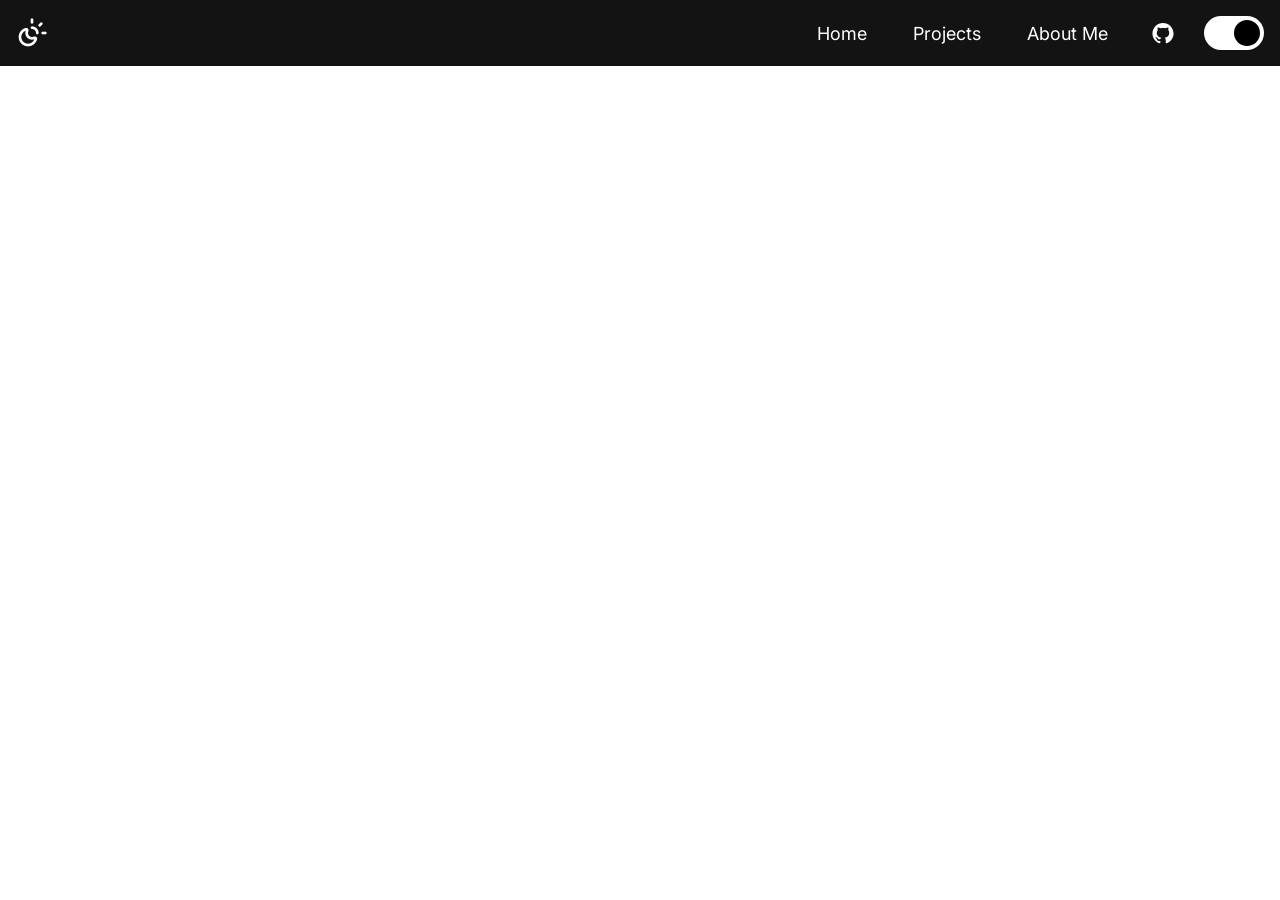
==== about.html @ 74dbea6b "Remove index.html links" ====
<!DOCTYPE html>
<html>

<head>
    <meta charset="UTF-8">
    <meta name="viewport" content="width=device-width, initial-scale=1.0">
    <link rel="icon" href="./images/icons/icon.png" type="image/png">
    <link rel="stylesheet" href="./css/style.css">
    <script src="js/script.js"></script>
    <title>About Me | Justin Chiam</title>
</head>

<body>
    <nav class="navbar">
        <div class="icon">
            <a href="/">
                <img class="icon-img" src="images/icons/icon.png" alt="Sun and moon">
            </a>
        </div>

        <div class="nav-actions">
            <ul class="nav-links">
                <li><a href="/">Home</a></li>
                <li><a href="projects.html">Projects</a></li>
                <li><a href="about.html">About Me</a></li>
            </ul>

            <a class="github-link" href="https://github.com/justin-chiam">
                <img class="github-icon" src="images/mark-github-24.svg" alt="My GitHub profile">
            </a>

            <label class="switch">
                <input type="checkbox" onclick="toggleTheme()" checked>
                <span class="slider round"></span>
            </label>
        </div>
    </nav>

    <main>
        <div class="header-row">
            <h1 class="heading">About Me</h1>
        </div>

    </main>
</body>

</html>
---- css/style.css ----
@import url('https://fonts.googleapis.com/css2?family=Inter:wght@400;500;600;700&display=swap');

* {
    margin: 0;
    padding: 0;
    box-sizing: border-box;
}

:root {
    --bg-color: #000000;
    --text-color: #ffffff;
    --surface-color: #131313;
    --surface-border: #1a1814;
    --link-color: #ffffff;
    --link-hover-bg: #4c9e9e;
    --transition-speed: 0.4s;
    --navbar-height: 64px;
}

body.light-mode {
    --bg-color: #ffffff;
    --text-color: #000000;
    --surface-color: #ededed;
    --surface-border: #e5e7eb;
    --link-color: #000000;
    --link-hover-bg: #d7eeee;
}

.light-mode .icon-img {
    filter: invert();
}

body {
    min-height: 100vh;
    background-image: url("../images/sunrise.jpg");
    background-size: cover;
    background-position: center;
    background-repeat: no-repeat;
    color: var(--text-color);
    font-family: "Inter", Arial, sans-serif;
    font-size: 24px;
    padding-top: var(--navbar-height);
    overflow: hidden;
    transition: background-color var(--transition-speed), color var(--transition-speed);
}

.navbar {
    display: flex;
    align-items: center;
    justify-content: space-between;
    position: fixed;
    top: 0;
    width: 100%;
    padding: 16px;
    background-color: var(--surface-color);
    min-height: var(--navbar-height);
    z-index: 1000;
    transition: background-color var(--transition-speed), border-color var(--transition-speed);
}

.icon-img {
    width: 32px;
    height: 32px;
    display: block;
}

.nav-actions {
    display: flex;
    align-items: center;
    gap: 24px;
}

.nav-links {
    display: flex;
    gap: 1em;
    font-size: 18px;
}

.nav-links li {
    list-style: none;
}

.nav-links a {
    color: var(--link-color);
    text-decoration: none;
    padding: 5px 14px;
    border-radius: 5px;
    transition: background-color var(--transition-speed) ease, color var(--transition-speed);
}

.nav-links a:hover {
    background-color: var(--link-hover-bg);
}

.github-link {
    display: inline-flex;
    align-items: center;
    justify-content: center;
    width: 34px;
    height: 34px;
    border-radius: 6px;
    transition: background-color var(--transition-speed) ease, color var(--transition-speed);
}

.github-link:hover {
    background-color: var(--link-hover-bg);
}

.github-icon {
    width: 22px;
    height: 22px;
    filter: invert();
}

.light-mode .github-icon {
    filter: none;
}

.header-row {
    display: flex;
    position: relative;
    justify-content: center;
    align-items: center;
}

.heading {
  text-align: center;
  margin-top: 250px;
  font-size: 72px;
}

/* Light/dark mode toggle button */
.switch {
    position: relative;
    display: inline-block;
    width: 60px;
    height: 34px;
}

.switch input {
    opacity: 0;
    width: 0;
    height: 0;
}

.slider {
    position: absolute;
    inset: 0;
    cursor: pointer;
    background-color: #000000;
    transition: background-color var(--transition-speed);
}

.slider::before {
    content: "";
    position: absolute;
    left: 4px;
    bottom: 4px;
    width: 26px;
    height:26px;
    background-color: #ffffff;
    transition: transform var(--transition-speed), background-color var(--transition-speed);
}

input:checked + .slider {
    background-color: #ffffff;
}

input:checked + .slider::before {
    transform: translateX(26px);
    background-color: #000000;
}

.slider.round {
  border-radius: 34px;
}

.slider.round:before {
  border-radius: 50%;
}
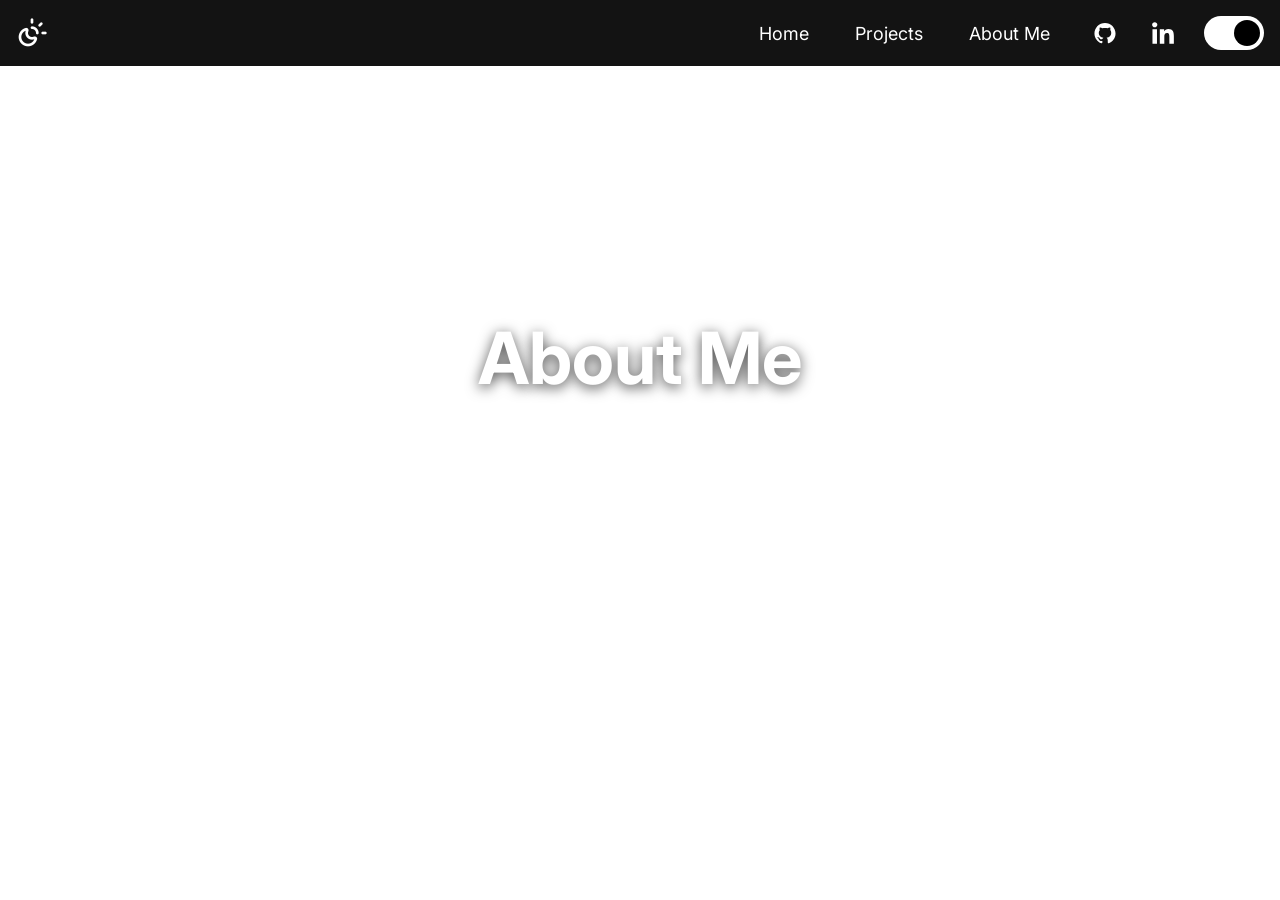
==== commit f38156dc: "Add transitioning text to body and LinkedIn icon to navbar" ====
--- a/about.html
+++ b/about.html
@@ -25,8 +25,12 @@
                 <li><a href="about.html">About Me</a></li>
             </ul>
 
-            <a class="github-link" href="https://github.com/justin-chiam">
-                <img class="github-icon" src="images/mark-github-24.svg" alt="My GitHub profile">
+            <a class="social-link" href="https://github.com/justin-chiam">
+                <img class="social-icon" src="images/mark-github-24.svg" alt="My GitHub profile">
+            </a>
+
+            <a class="social-link" href="https://www.linkedin.com/in/justin-chiam">
+                <img class="social-icon" src="images/linkedin.svg" alt="My LinkedIn profile">
             </a>
 
             <label class="switch">
--- a/css/style.css
+++ b/css/style.css
@@ -17,31 +17,55 @@
     --navbar-height: 64px;
 }
 
-body.light-mode {
-    --bg-color: #ffffff;
-    --text-color: #000000;
-    --surface-color: #ededed;
-    --surface-border: #e5e7eb;
-    --link-color: #000000;
-    --link-hover-bg: #d7eeee;
-}
-
-.light-mode .icon-img {
-    filter: invert();
-}
-
 body {
     min-height: 100vh;
-    background-image: url("../images/sunrise.jpg");
-    background-size: cover;
-    background-position: center;
-    background-repeat: no-repeat;
     color: var(--text-color);
     font-family: "Inter", Arial, sans-serif;
     font-size: 24px;
     padding-top: var(--navbar-height);
     overflow: hidden;
-    transition: background-color var(--transition-speed), color var(--transition-speed);
+    transition: color var(--transition-speed);
+}
+
+body.light-mode {
+    --surface-color: #ededed;
+    --surface-border: #e5e7eb;
+    --link-color: #000000;
+    --link-hover-bg: #d7eeee;
+}
+
+body::before,
+body::after {
+    content: "";
+    position: fixed;
+    inset: 0;
+    z-index: -1;
+    background-size: cover;
+    background-position: center;
+    background-repeat: no-repeat;
+    transition: opacity var(--transition-speed);
+}
+
+body::before {
+    background-image: url("../images/sunrise.jpg");
+    opacity: 1;
+}
+
+body::after {
+    background-image: url("../images/fishermen_at_sea.jpg");
+    opacity: 0;
+}
+
+body.light-mode::before {
+    opacity: 0;
+}
+
+body.light-mode::after {
+    opacity: 1;
+}
+
+.light-mode .icon-img {
+    filter: invert();
 }
 
 .navbar {
@@ -92,7 +116,7 @@
     background-color: var(--link-hover-bg);
 }
 
-.github-link {
+.social-link {
     display: inline-flex;
     align-items: center;
     justify-content: center;
@@ -102,17 +126,17 @@
     transition: background-color var(--transition-speed) ease, color var(--transition-speed);
 }
 
-.github-link:hover {
+.social-link:hover {
     background-color: var(--link-hover-bg);
 }
 
-.github-icon {
+.social-icon {
     width: 22px;
     height: 22px;
     filter: invert();
 }
 
-.light-mode .github-icon {
+.light-mode .social-icon {
     filter: none;
 }
 
@@ -125,8 +149,42 @@
 
 .heading {
   text-align: center;
+  text-shadow: 0 3px 14px #000000B3;
   margin-top: 250px;
   font-size: 72px;
+}
+
+.theme-text {
+    transition: opacity var(--transition-speed);
+}
+
+.night-text {
+    display: none;
+}
+
+body.light-mode .day-text {
+    display: none;
+}
+
+body.light-mode .night-text {
+    display: block;
+}
+
+.home-content {
+    display: flex;
+    flex-direction: column;
+    position: relative;
+    justify-content: center;
+    align-items: center;
+    max-width: 80%;
+    margin: auto;
+}
+
+.home-content-paragraph {
+    text-align: center;
+    text-shadow: 0 3px 14px #000000B3;
+    margin-top: 16px;
+    font-size: 30px;
 }
 
 /* Light/dark mode toggle button */
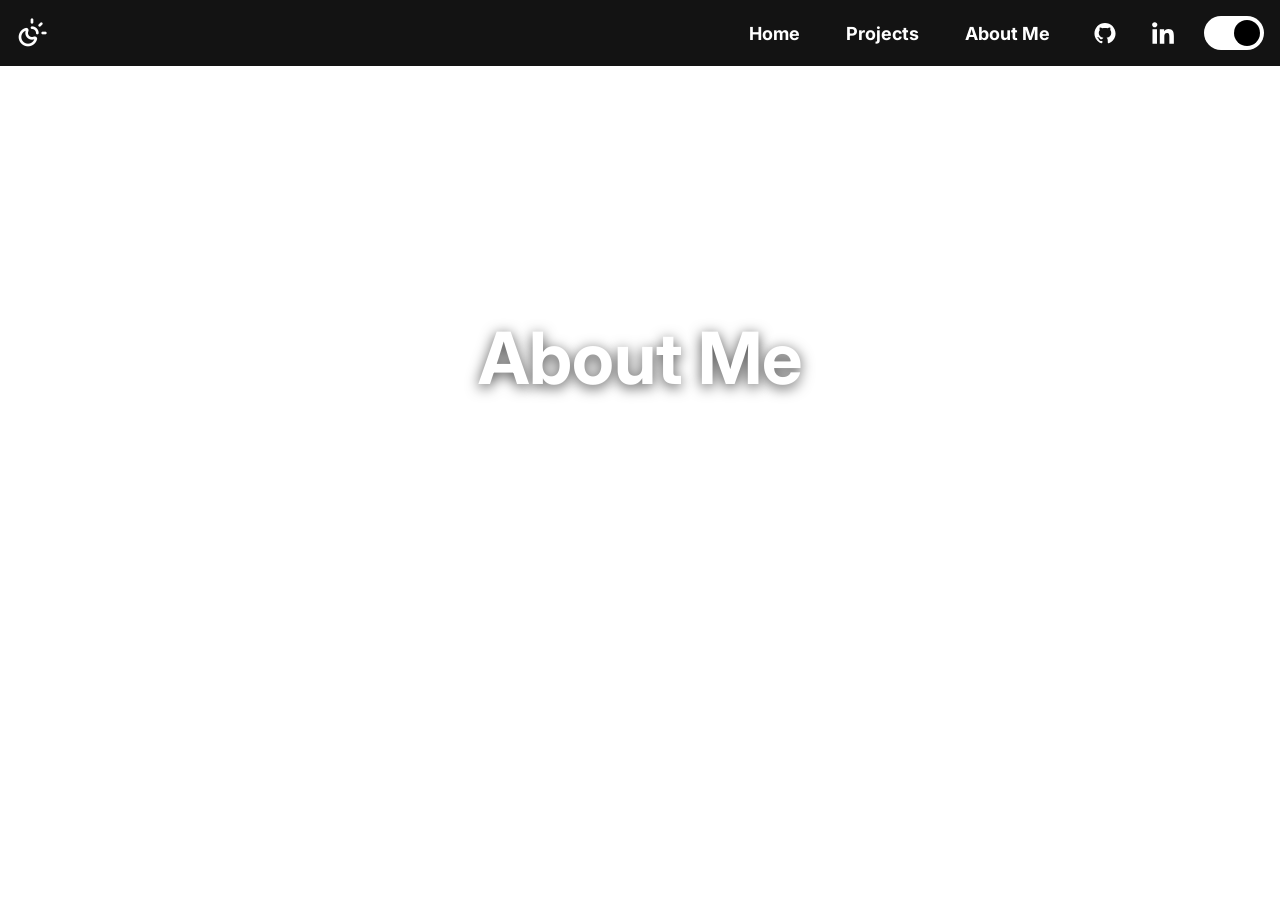
==== commit 6412d71d: "Add projects" ====
--- a/about.html
+++ b/about.html
@@ -7,6 +7,8 @@
     <link rel="icon" href="./images/icons/icon.png" type="image/png">
     <link rel="stylesheet" href="./css/style.css">
     <script src="js/script.js"></script>
+    <link rel="preload" as="image" href="./images/sunrise.jpg">
+    <link rel="preload" as="image" href="./images/fishermen_at_sea.jpg">
     <title>About Me | Justin Chiam</title>
 </head>
 
--- a/css/style.css
+++ b/css/style.css
@@ -9,12 +9,14 @@
 :root {
     --bg-color: #000000;
     --text-color: #ffffff;
+    --heading-color: #ffffff;
     --surface-color: #131313;
     --surface-border: #1a1814;
     --link-color: #ffffff;
     --link-hover-bg: #4c9e9e;
     --transition-speed: 0.4s;
     --navbar-height: 64px;
+    --project-box-bg: #1a1814;
 }
 
 body {
@@ -23,15 +25,16 @@
     font-family: "Inter", Arial, sans-serif;
     font-size: 24px;
     padding-top: var(--navbar-height);
-    overflow: hidden;
     transition: color var(--transition-speed);
 }
 
 body.light-mode {
+    --text-color: #000000;
     --surface-color: #ededed;
     --surface-border: #e5e7eb;
     --link-color: #000000;
     --link-hover-bg: #d7eeee;
+    --project-box-bg: #e5e7eb;
 }
 
 body::before,
@@ -98,6 +101,7 @@
     display: flex;
     gap: 1em;
     font-size: 18px;
+    font-weight: bold;
 }
 
 .nav-links li {
@@ -148,10 +152,11 @@
 }
 
 .heading {
-  text-align: center;
-  text-shadow: 0 3px 14px #000000B3;
-  margin-top: 250px;
-  font-size: 72px;
+    color: var(--heading-color);
+    text-align: center;
+    text-shadow: 0 3px 14px #000000B3;
+    margin-top: 250px;
+    font-size: 72px;
 }
 
 .theme-text {
@@ -230,9 +235,65 @@
 }
 
 .slider.round {
-  border-radius: 34px;
+    border-radius: 34px;
 }
 
 .slider.round:before {
-  border-radius: 50%;
+    border-radius: 50%;
+}
+
+.project-boxes {
+    display: flex;
+    flex-direction: column;
+    justify-content: center;
+    gap: 20px;
+    width: 1000px;
+    margin: 0 auto;
+    margin-top: 25px;
+}
+
+.project-box {
+    position: relative;
+    width: 100%;
+    min-height: 180px;
+    padding: 24px 76px 24px 32px;
+    box-sizing: border-box;
+    color: var(--text-color);
+    text-align: left;
+    border: 2px solid var(--project-box-bg);
+    border-radius: 20px;
+    background-color: var(--project-box-bg);
+    transition:
+        color var(--transition-speed) ease,
+        background-color var(--transition-speed) ease,
+        border-color var(--transition-speed) ease,
+        transform var(--transition-speed) ease;
+}
+
+.project-github-link {
+    position: absolute;
+    top: 22px;
+    right: 28px;
+    display: inline-flex;
+    align-items: center;
+    justify-content: center;
+    width: 36px;
+    height: 36px;
+    border-radius: 8px;
+    transition: background-color var(--transition-speed) ease, color var(--transition-speed);
+}
+
+.project-github-link:hover {
+    background-color: var(--link-hover-bg);
+}
+
+.project-github-icon {
+    width: 24px;
+    height: 24px;
+    filter: invert();
+    transition: filter var(--transition-speed) ease;
+}
+
+.light-mode .project-github-icon {
+    filter: none;
 }
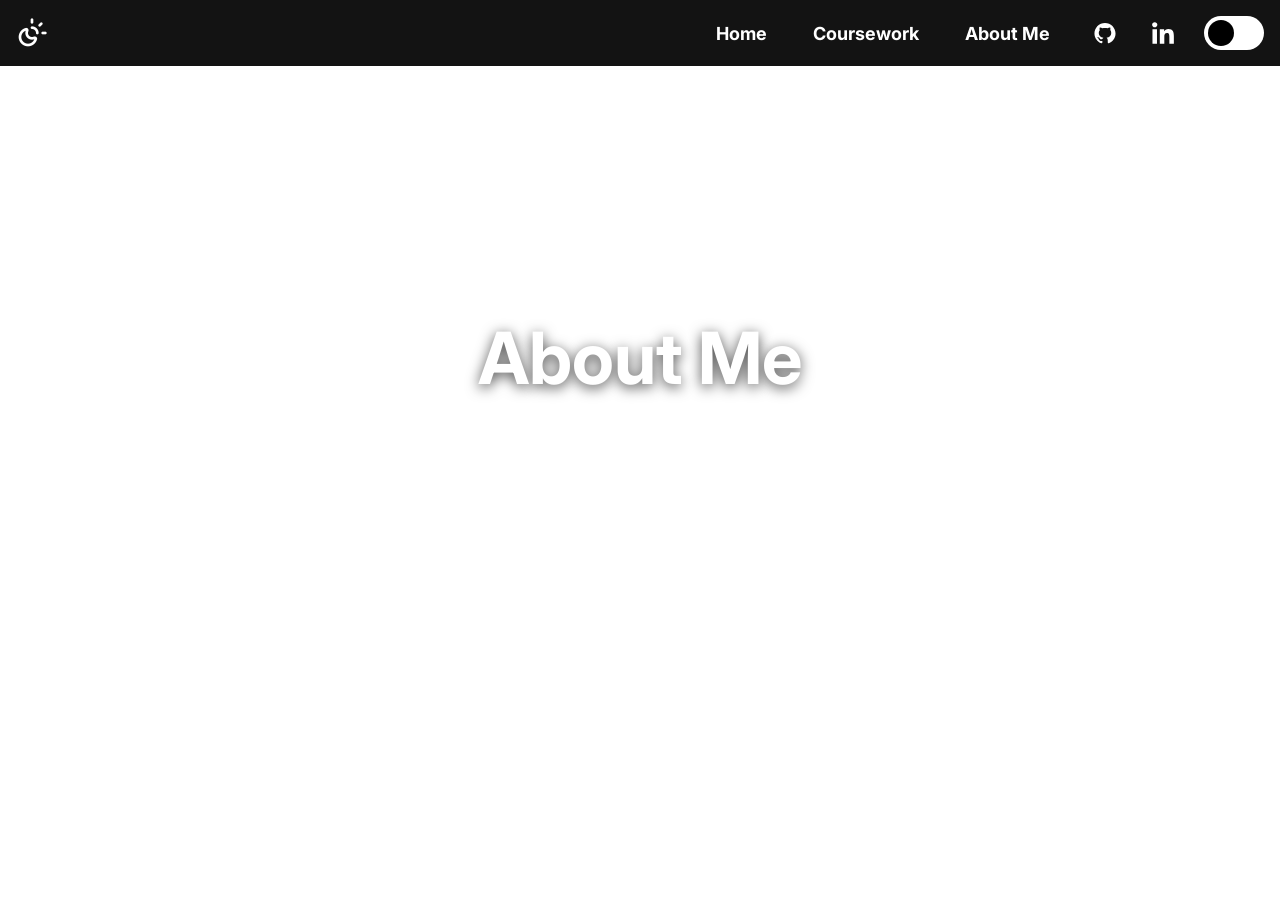
==== commit 34c37834: "Add more night mode functionality, including coursework/projects page" ====
--- a/about.html
+++ b/about.html
@@ -23,20 +23,23 @@
         <div class="nav-actions">
             <ul class="nav-links">
                 <li><a href="/">Home</a></li>
-                <li><a href="projects.html">Projects</a></li>
+                <li><a href="work.html">
+                    <span class="nav-label day-view">Coursework</span>
+                    <span class="nav-label night-view">Projects</span>
+                </a></li>
                 <li><a href="about.html">About Me</a></li>
             </ul>
 
             <a class="social-link" href="https://github.com/justin-chiam">
-                <img class="social-icon" src="images/mark-github-24.svg" alt="My GitHub profile">
+                <img class="social-icon" src="images/mark-github-24.svg" alt="My GitHub profile" title="My GitHub profile">
             </a>
 
             <a class="social-link" href="https://www.linkedin.com/in/justin-chiam">
-                <img class="social-icon" src="images/linkedin.svg" alt="My LinkedIn profile">
+                <img class="social-icon" src="images/linkedin.svg" alt="My LinkedIn profile" title="My LinkedIn profile">
             </a>
 
             <label class="switch">
-                <input type="checkbox" onclick="toggleTheme()" checked>
+                <input type="checkbox" onclick="toggleTheme()">
                 <span class="slider round"></span>
             </label>
         </div>
@@ -47,6 +50,7 @@
             <h1 class="heading">About Me</h1>
         </div>
 
+        <section class="about-content">
     </main>
 </body>
 
--- a/css/style.css
+++ b/css/style.css
@@ -7,13 +7,16 @@
 }
 
 :root {
-    --bg-color: #000000;
     --text-color: #ffffff;
+    --main-text-color: #ffffff;
     --heading-color: #ffffff;
+    --shadow-color: #000000B3;
     --surface-color: #131313;
     --surface-border: #1a1814;
     --link-color: #ffffff;
     --link-hover-bg: #4c9e9e;
+    --slider-main-color: #000000;
+    --slider-secondary-color: #ffffff;
     --transition-speed: 0.4s;
     --navbar-height: 64px;
     --project-box-bg: #1a1814;
@@ -23,12 +26,12 @@
     min-height: 100vh;
     color: var(--text-color);
     font-family: "Inter", Arial, sans-serif;
-    font-size: 24px;
+    font-size: 20px;
     padding-top: var(--navbar-height);
     transition: color var(--transition-speed);
 }
 
-body.light-mode {
+body.night-mode {
     --text-color: #000000;
     --surface-color: #ededed;
     --surface-border: #e5e7eb;
@@ -59,15 +62,15 @@
     opacity: 0;
 }
 
-body.light-mode::before {
+body.night-mode::before {
     opacity: 0;
 }
 
-body.light-mode::after {
+body.night-mode::after {
     opacity: 1;
 }
 
-.light-mode .icon-img {
+.night-mode .icon-img {
     filter: invert();
 }
 
@@ -140,7 +143,7 @@
     filter: invert();
 }
 
-.light-mode .social-icon {
+.night-mode .social-icon {
     filter: none;
 }
 
@@ -154,7 +157,7 @@
 .heading {
     color: var(--heading-color);
     text-align: center;
-    text-shadow: 0 3px 14px #000000B3;
+    text-shadow: 0 3px 14px var(--shadow-color);
     margin-top: 250px;
     font-size: 72px;
 }
@@ -163,16 +166,32 @@
     transition: opacity var(--transition-speed);
 }
 
-.night-text {
+.nav-label {
+    transition: opacity var(--transition-speed);
+}
+
+.projects-content {
+    transition: opacity var(--transition-speed);
+}
+
+.night-view {
     display: none;
 }
 
-body.light-mode .day-text {
+body.night-mode .day-view {
     display: none;
 }
 
-body.light-mode .night-text {
+body.night-mode .night-view {
     display: block;
+}
+
+.nav-links .night-view {
+    display: none;
+}
+
+body.night-mode .nav-links .night-view {
+    display: inline;
 }
 
 .home-content {
@@ -186,13 +205,14 @@
 }
 
 .home-content-paragraph {
+    color: var(--main-text-color);
     text-align: center;
-    text-shadow: 0 3px 14px #000000B3;
+    text-shadow: 0 2px 7px var(--shadow-color);
     margin-top: 16px;
     font-size: 30px;
 }
 
-/* Light/dark mode toggle button */
+/* night/dark mode toggle button */
 .switch {
     position: relative;
     display: inline-block;
@@ -210,7 +230,7 @@
     position: absolute;
     inset: 0;
     cursor: pointer;
-    background-color: #000000;
+    background-color: var(--slider-secondary-color);
     transition: background-color var(--transition-speed);
 }
 
@@ -221,17 +241,17 @@
     bottom: 4px;
     width: 26px;
     height:26px;
-    background-color: #ffffff;
+    background-color: var(--slider-main-color);
     transition: transform var(--transition-speed), background-color var(--transition-speed);
 }
 
 input:checked + .slider {
-    background-color: #ffffff;
+    background-color: var(--slider-main-color);
 }
 
 input:checked + .slider::before {
     transform: translateX(26px);
-    background-color: #000000;
+    background-color: var(--slider-secondary-color);
 }
 
 .slider.round {
@@ -248,8 +268,7 @@
     justify-content: center;
     gap: 20px;
     width: 1000px;
-    margin: 0 auto;
-    margin-top: 25px;
+    margin: 25px auto 25px;
 }
 
 .project-box {
@@ -294,6 +313,6 @@
     transition: filter var(--transition-speed) ease;
 }
 
-.light-mode .project-github-icon {
+.night-mode .project-github-icon {
     filter: none;
 }
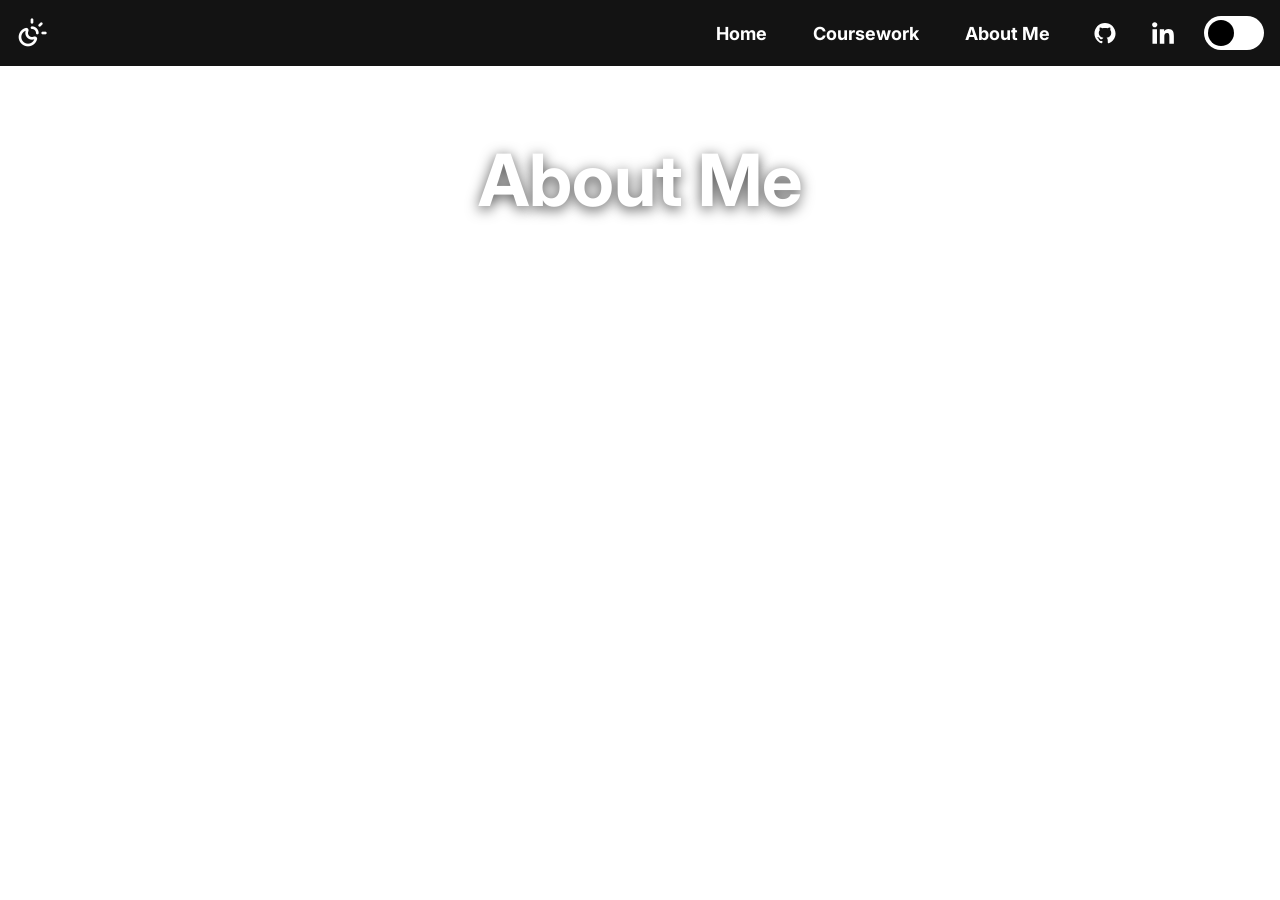
==== commit 1ce77a0c: "Add descriptions for coursework" ====
--- a/about.html
+++ b/about.html
@@ -39,7 +39,7 @@
             </a>
 
             <label class="switch">
-                <input type="checkbox" onclick="toggleTheme()">
+                <input type="checkbox" id="theme-toggle" onclick="toggleTheme()">
                 <span class="slider round"></span>
             </label>
         </div>
@@ -50,7 +50,13 @@
             <h1 class="heading">About Me</h1>
         </div>
 
-        <section class="about-content">
+        <section class="about-content day-view">
+
+        </section>
+
+        <section class="about-content night-view">
+            
+        </section>
     </main>
 </body>
 
--- a/css/style.css
+++ b/css/style.css
@@ -85,13 +85,14 @@
     background-color: var(--surface-color);
     min-height: var(--navbar-height);
     z-index: 1000;
-    transition: background-color var(--transition-speed), border-color var(--transition-speed);
+    transition: background-color var(--transition-speed);
 }
 
 .icon-img {
     width: 32px;
     height: 32px;
     display: block;
+    transition: filter var(--transition-speed) ease;
 }
 
 .nav-actions {
@@ -130,7 +131,7 @@
     width: 34px;
     height: 34px;
     border-radius: 6px;
-    transition: background-color var(--transition-speed) ease, color var(--transition-speed);
+    transition: background-color var(--transition-speed) ease;
 }
 
 .social-link:hover {
@@ -141,6 +142,7 @@
     width: 22px;
     height: 22px;
     filter: invert();
+    transition: filter var(--transition-speed) ease;
 }
 
 .night-mode .social-icon {
@@ -154,7 +156,7 @@
     align-items: center;
 }
 
-.heading {
+.headline {
     color: var(--heading-color);
     text-align: center;
     text-shadow: 0 3px 14px var(--shadow-color);
@@ -162,16 +164,12 @@
     font-size: 72px;
 }
 
-.theme-text {
-    transition: opacity var(--transition-speed);
-}
-
-.nav-label {
-    transition: opacity var(--transition-speed);
-}
-
-.projects-content {
-    transition: opacity var(--transition-speed);
+.heading {
+    color: var(--heading-color);
+    text-align: center;
+    text-shadow: 0 3px 14px var(--shadow-color);
+    margin-top: 72px;
+    font-size: 72px;
 }
 
 .night-view {
@@ -289,6 +287,19 @@
         transform var(--transition-speed) ease;
 }
 
+.project-box:hover {
+    transform: scale(1.03);
+}
+
+.course-term {
+    position: absolute;
+    top: 22px;
+    right: 28px;
+    color: #afafaf;
+    font-size: 14px;
+    font-weight: 600;
+}
+
 .project-github-link {
     position: absolute;
     top: 22px;
@@ -299,7 +310,7 @@
     width: 36px;
     height: 36px;
     border-radius: 8px;
-    transition: background-color var(--transition-speed) ease, color var(--transition-speed);
+    transition: background-color var(--transition-speed) ease;
 }
 
 .project-github-link:hover {
@@ -315,4 +326,12 @@
 
 .night-mode .project-github-icon {
     filter: none;
-}+}
+
+.about-boxes {
+    
+}
+
+.about-box {
+
+}
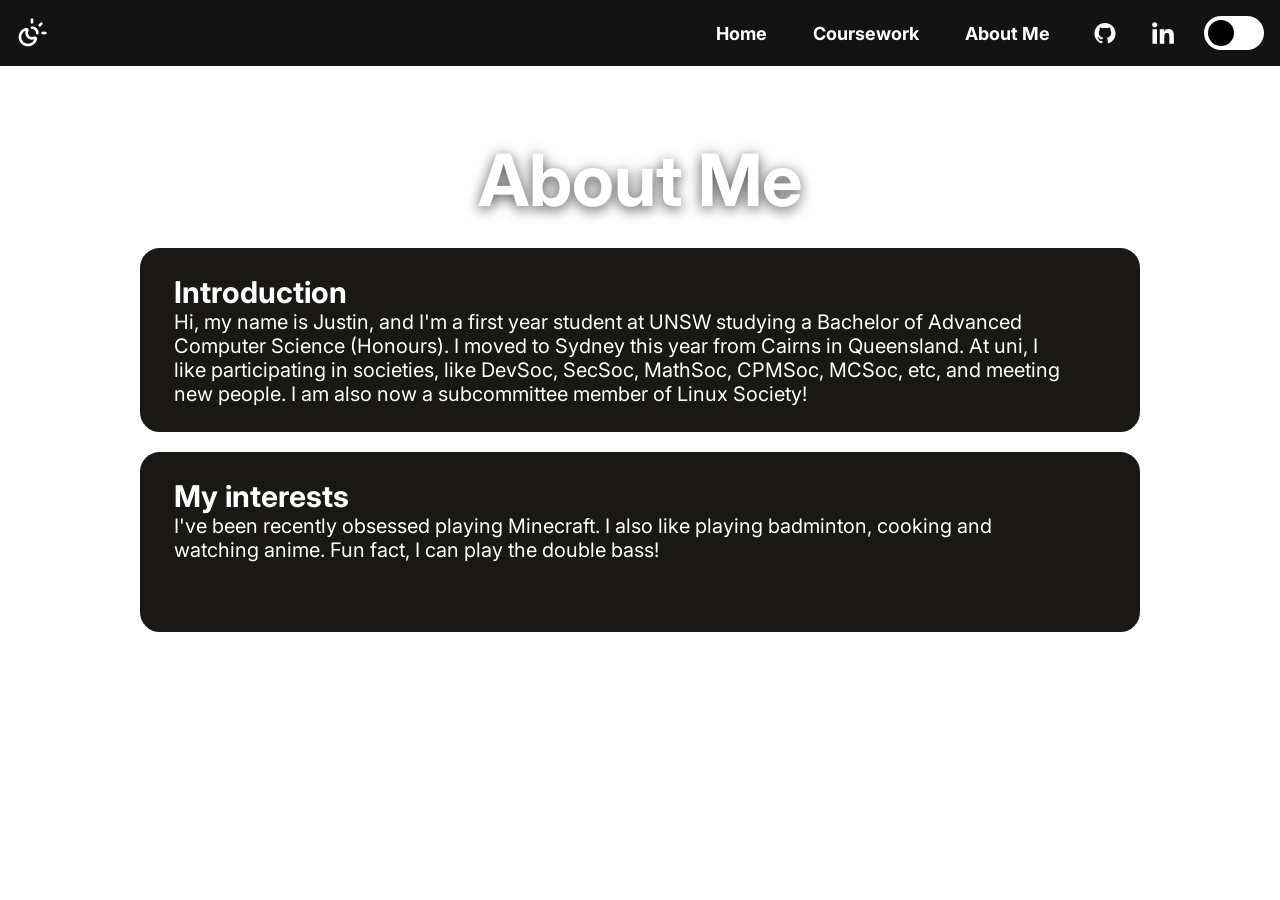
==== commit daefc5e0: "Write about me section" ====
--- a/about.html
+++ b/about.html
@@ -50,13 +50,21 @@
             <h1 class="heading">About Me</h1>
         </div>
 
-        <section class="about-content day-view">
+        <section class="about-content">
+            <div class="about-boxes">
+                <div class="about-box">
+                    <h1>Introduction</h1>
+                    <p>Hi, my name is Justin, and I'm a first year student at UNSW studying a Bachelor of Advanced Computer Science (Honours). I moved to Sydney this year from Cairns in Queensland. At uni, I like participating in societies, like DevSoc, SecSoc, MathSoc, CPMSoc, MCSoc, etc, and meeting new people. I am also now a subcommittee member of Linux Society!</p>
+                </div>
 
+                <div class="about-box">
+                    <h1>My interests</h1>
+                    <p>I've been recently obsessed playing Minecraft. I also like playing badminton, cooking and watching anime. Fun fact, I can play the double bass!</p>
+                </div>
+            </div>
         </section>
 
-        <section class="about-content night-view">
-            
-        </section>
+
     </main>
 </body>
 
--- a/css/style.css
+++ b/css/style.css
@@ -329,9 +329,32 @@
 }
 
 .about-boxes {
-    
+    display: flex;
+    flex-direction: column;
+    justify-content: center;
+    gap: 20px;
+    width: 1000px;
+    margin: 25px auto 25px;
 }
 
 .about-box {
-
-}
+    position: relative;
+    width: 100%;
+    min-height: 180px;
+    padding: 24px 76px 24px 32px;
+    box-sizing: border-box;
+    color: var(--text-color);
+    text-align: left;
+    border: 2px solid var(--project-box-bg);
+    border-radius: 20px;
+    background-color: var(--project-box-bg);
+    transition:
+        color var(--transition-speed) ease,
+        background-color var(--transition-speed) ease,
+        border-color var(--transition-speed) ease,
+        transform var(--transition-speed) ease;
+}
+
+.about-box:hover {
+    transform: scale(1.03);
+}
